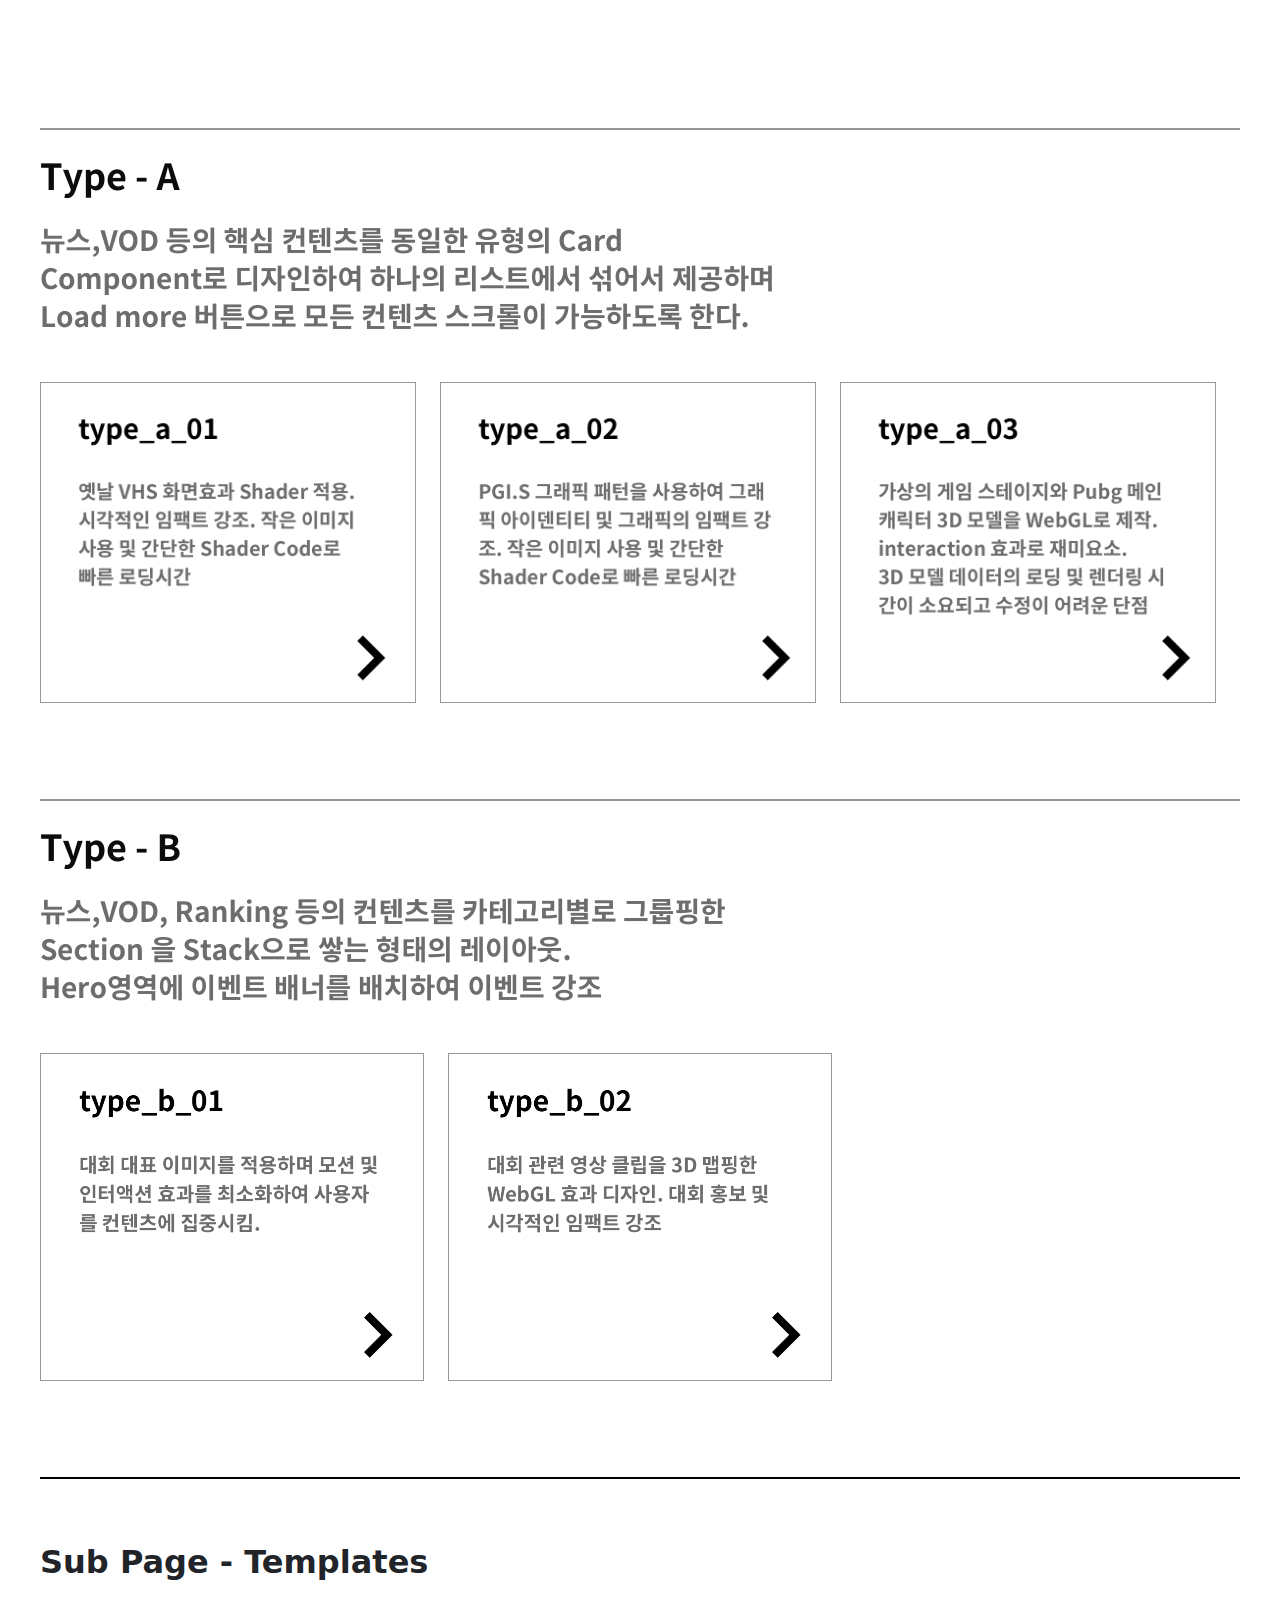
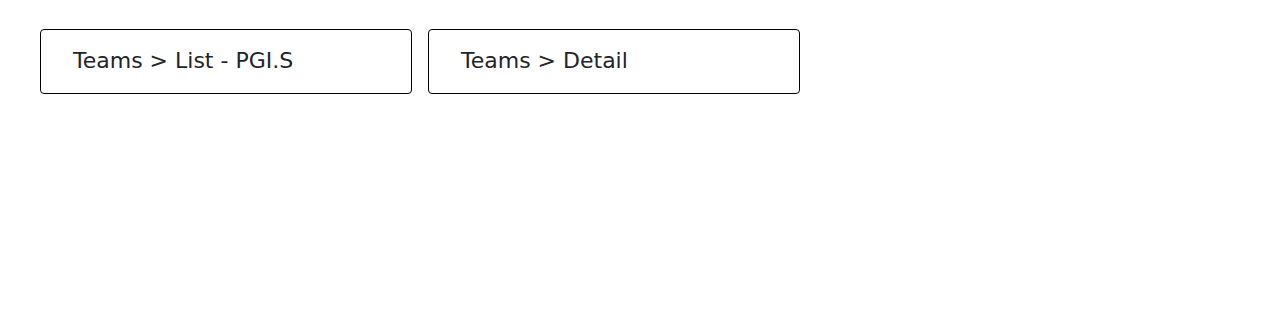
==== index.html @ 22707ef1 "commit-01" ====
<!DOCTYPE html>
<html lang="ko"><head>
<meta http-equiv="content-type" content="text/html; charset=UTF-8">
    <meta charset="utf-8">
    <meta name="viewport" content="width=device-width, initial-scale=1.0">
    <title>Pubg Esport</title>

    <link href="./scss/common.css" rel="stylesheet">
    <link href="./scss/index.css" rel="stylesheet">

</head>

<body>
    <div class="wrap-index">
        <section class="section-wrap">
            <img src="./img/index/concept_title_1.png">
            <div class="btn-wrap">
                <a href="pages/type_a_01.html" class="btn" target="_blank">
                    <img src="./img/index/btn_a_1.png">
                </a>
                <a href="pages/type_a_02.html" class="btn" target="_blank">
                    <img src="./img/index/btn_a_2.png">
                </a>
                <a href="pages/type_a_03.html" class="btn" target="_blank">
                    <img src="./img/index/btn_a_3.png">
                </a>
            </div>
        </section>

        <section class="section-wrap">
            <img src="./img/index/concept_title_2.png" style="margin-top: 3rem;">
            <div class="btn-wrap">
                <a href="pages/type_b_01.html" class="btn" target="_blank">
                    <img src="./img/index/btn_b_1.png">
                </a>
                <a href="pages/type_b_02.html" class="btn" target="_blank">
                    <img src="./img/index/btn_b_2.png">
                </a>
            </div>
        </section>

        <section class="section-wrap">
            
            <div class="sub-link">
                <h2 class="sub-link-title">
                    Sub Page - Templates
                </h2>
                <a href="./img/template/teams_01_list.png">Teams > List - PGI.S</a>
                <a href="./img/template/teams_03_detail.png">Teams > Detail</a>
            </div>
        </section>

    </div>

</body>
</html>
---- scss/common.css ----
*,
*::before,
*::after {
  -webkit-box-sizing: border-box;
          box-sizing: border-box;
}

body {
  margin: 0;
  font-family: system-ui, -apple-system, "Segoe UI", Roboto, "Helvetica Neue", Arial, "Noto Sans", sans-serif, "Apple Color Emoji", "Segoe UI Emoji", "Segoe UI Symbol", "Noto Color Emoji";
  font-size: 1rem;
  font-weight: 400;
  line-height: 1.4;
  color: #212529;
  text-align: left;
  background-color: #fff;
  -webkit-text-size-adjust: 100%;
  -webkit-tap-highlight-color: rgba(0, 0, 0, 0);
}

[tabindex="-1"]:focus:not(:focus-visible) {
  outline: 0 !important;
}

main {
  display: block;
}

hr {
  margin: 1rem 0;
  color: #dee2e6;
  background-color: #dee2e6;
  border: 0;
  opacity: 0.25;
}

pre {
  font-family: SFMono-Regular, Menlo, Monaco, Consolas, "Liberation Mono", "Courier New", monospace;
  font-size: 1rem;
}

h1, h2, h3, h4, h5, h6 {
  margin-top: 0;
  margin-bottom: 0.5rem;
  font-weight: 700;
  line-height: 1.2;
}

h1 {
  font-size: 2.5rem;
}

h2 {
  font-size: 2rem;
}

h3 {
  font-size: 1.75rem;
}

h4 {
  font-size: 1.5rem;
}

h5 {
  font-size: 1.25rem;
}

h6 {
  font-size: 1rem;
}

p {
  margin-top: 0;
  margin-bottom: 1rem;
}

abbr[title],
abbr[data-original-title] {
  text-decoration: underline;
  -webkit-text-decoration: underline dotted;
          text-decoration: underline dotted;
  cursor: help;
  text-decoration-skip-ink: none;
}

address {
  margin-bottom: 1rem;
  font-style: normal;
  line-height: inherit;
}

ol, ul {
  padding-left: 0;
}

ol, ul, dl {
  margin-top: 0;
  margin-bottom: 1rem;
}

ol ol, ul ul, ol ul, ul ol {
  margin-bottom: 0;
}

dt {
  font-weight: 400;
}

dd {
  margin-bottom: .5rem;
  margin-left: 0;
}

li {
  list-style: none;
}

blockquote {
  margin: 0 0 1rem;
}

b,
strong {
  font-weight: bolder;
}

small {
  font-size: 0.875rem;
}

mark {
  padding: 0.2em;
  background-color: #fcf8e3;
}

sub,
sup {
  position: relative;
  font-size: 0.75em;
  line-height: 0;
  vertical-align: baseline;
}

sub {
  bottom: -.25em;
}

sup {
  top: -.5em;
}

a {
  color: #212529;
  text-decoration: none;
}

a:hover {
  color: black;
}

a:not([href]):not([class]), a:not([href]):not([class]):hover {
  color: inherit;
  text-decoration: none;
}

figure {
  margin: 0 0 1rem;
}

img,
svg {
  vertical-align: middle;
}

table {
  caption-side: bottom;
  border-collapse: collapse;
}

caption {
  padding-top: 0.5rem;
  padding-bottom: 0.5rem;
  color: #6c757d;
  text-align: left;
}

th {
  text-align: inherit;
  text-align: -webkit-match-parent;
}

thead,
tbody,
tfoot,
tr,
td,
th {
  border-color: inherit;
  border-style: solid;
  border-width: 0;
}

label {
  display: inline-block;
}

button {
  border-radius: 0;
}

button:focus {
  outline: 1px dotted;
  outline: 5px auto -webkit-focus-ring-color;
}

input,
button,
select,
optgroup,
textarea {
  margin: 0;
  font-family: inherit;
  font-size: inherit;
  line-height: inherit;
}

button,
input {
  overflow: visible;
}

button,
select {
  text-transform: none;
}

[role="button"] {
  cursor: pointer;
}

select {
  word-wrap: normal;
}

[list]::-webkit-calendar-picker-indicator {
  display: none;
}

button,
[type="button"],
[type="reset"],
[type="submit"] {
  -webkit-appearance: button;
  cursor: pointer;
}

::-moz-focus-inner {
  padding: 0;
  border-style: none;
}

textarea {
  resize: vertical;
}

fieldset {
  min-width: 0;
  padding: 0;
  margin: 0;
  border: 0;
}

legend {
  float: left;
  width: 100%;
  padding: 0;
  margin-bottom: 0.5rem;
  font-size: 1.5rem;
  line-height: inherit;
  white-space: normal;
}

legend + * {
  clear: left;
}

::-webkit-datetime-edit-fields-wrapper,
::-webkit-datetime-edit-text,
::-webkit-datetime-edit-minute,
::-webkit-datetime-edit-hour-field,
::-webkit-datetime-edit-day-field,
::-webkit-datetime-edit-month-field,
::-webkit-datetime-edit-year-field {
  padding: 0;
}

::-webkit-inner-spin-button {
  height: auto;
}

[type="search"] {
  outline-offset: -2px;
  -webkit-appearance: textfield;
}

::-webkit-search-decoration {
  -webkit-appearance: none;
}

::-webkit-color-swatch-wrapper {
  padding: 0;
}

::-webkit-file-upload-button {
  font: inherit;
  -webkit-appearance: button;
}

output {
  display: inline-block;
}

iframe {
  border: 0;
}

summary {
  display: list-item;
  cursor: pointer;
}

progress {
  vertical-align: baseline;
}

[hidden] {
  display: none !important;
}

details {
  display: block;
}

template {
  display: none;
}
---- scss/index.css ----
.wrap-index {
  width: 100%;
  max-width: 1200px;
  margin: 8rem auto 10rem auto;
}

.wrap-index .section-wrap {
  width: 100%;
}

.wrap-index .section-wrap img {
  max-width: 100%;
}

.wrap-index .section-wrap .btn-wrap {
  width: 100%;
  display: -webkit-box;
  display: -ms-flexbox;
  display: flex;
  margin: 3rem 0;
}

.wrap-index .section-wrap .btn-wrap .btn {
  width: 384px;
  margin-right: 24px;
}

.wrap-index .section-wrap .sub-link {
  position: relative;
  width: 100%;
  max-width: 1200px;
  margin: 0 auto;
  border-top: 2px solid #000;
  padding: 4rem 0 4rem;
  margin-top: 6rem;
  display: -webkit-box;
  display: -ms-flexbox;
  display: flex;
  -ms-flex-wrap: wrap;
      flex-wrap: wrap;
}

.wrap-index .section-wrap .sub-link h2 {
  width: 100%;
  margin-bottom: 2rem;
}

.wrap-index .section-wrap .sub-link a {
  width: 31%;
  margin: 1rem 0;
  border: 1px solid #000;
  padding: 1rem 2rem 1rem 2rem;
  font-size: 22px;
  border-radius: 0.25rem;
  margin-right: 1rem;
}
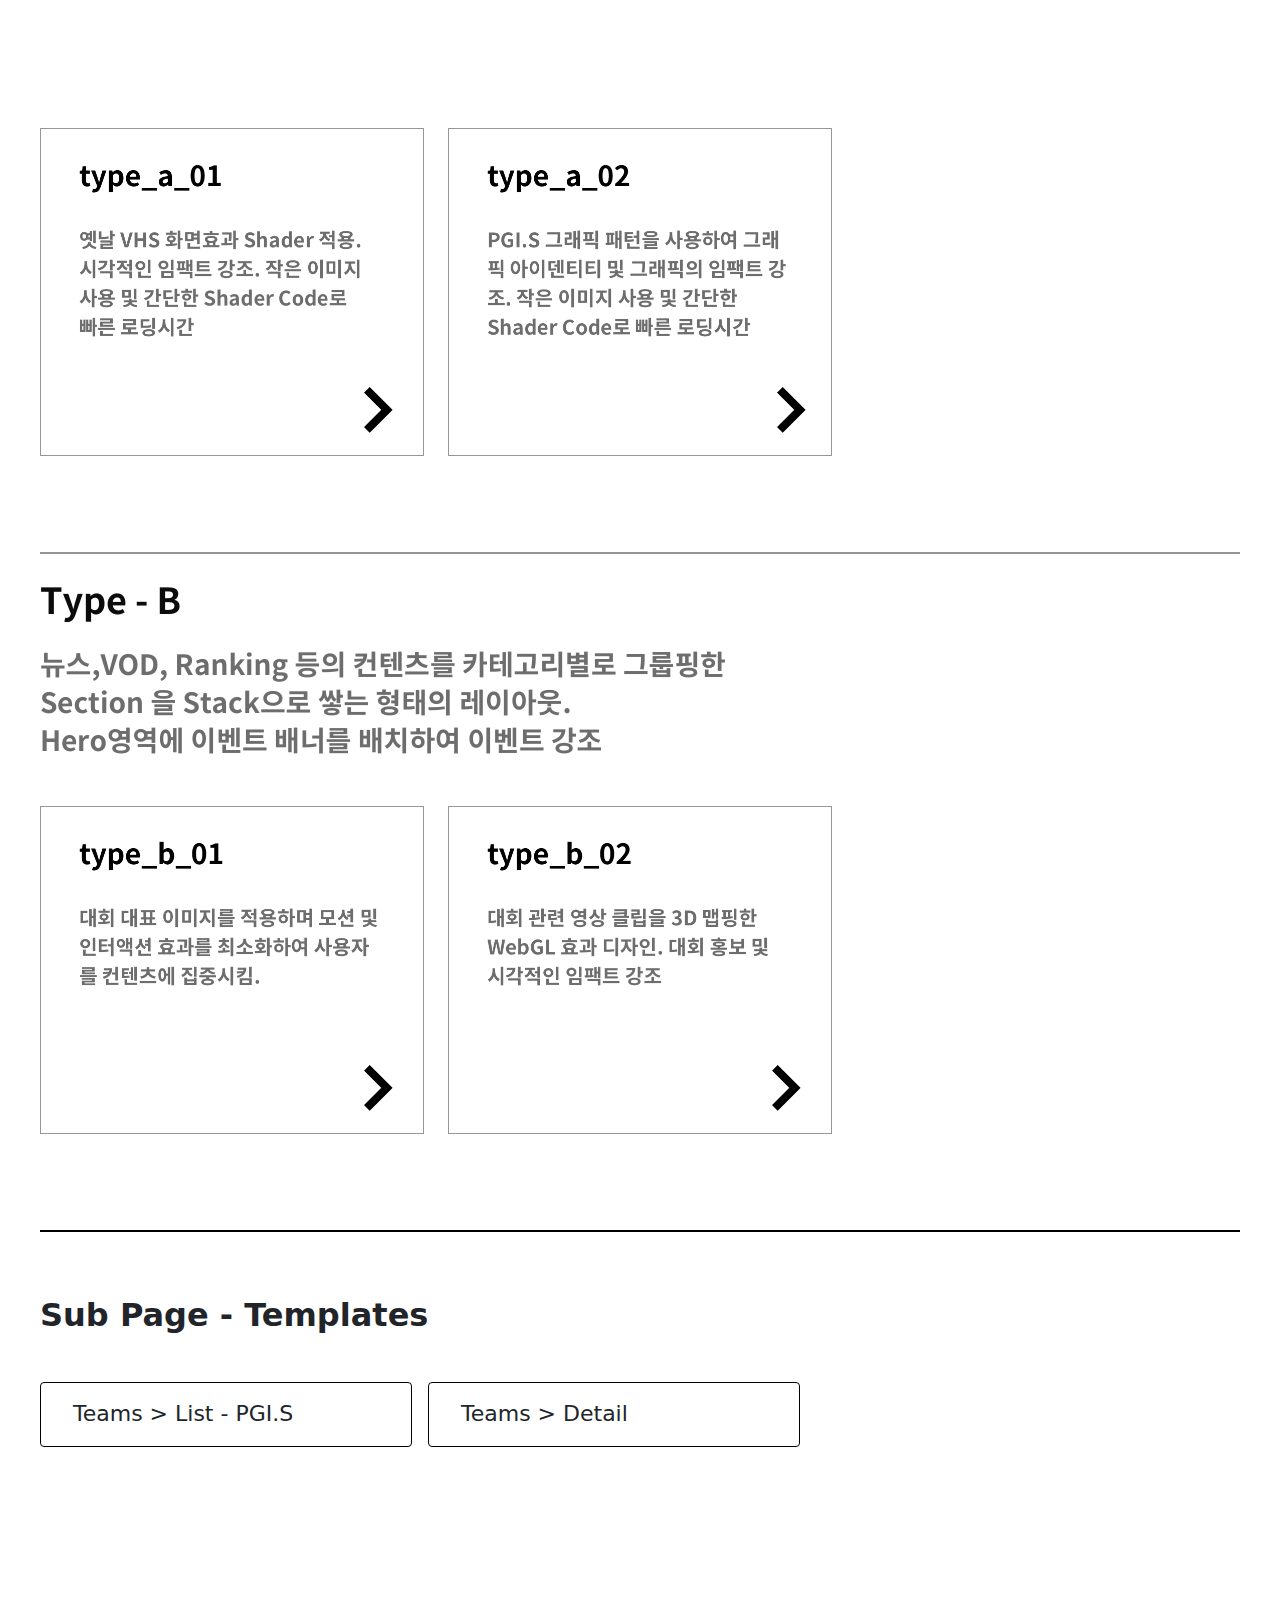
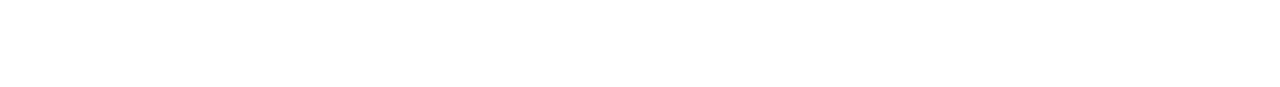
==== commit 9a0a6e47: "commit-2" ====
--- a/index.html
+++ b/index.html
@@ -3,7 +3,7 @@
 <meta http-equiv="content-type" content="text/html; charset=UTF-8">
     <meta charset="utf-8">
     <meta name="viewport" content="width=device-width, initial-scale=1.0">
-    <title>Pubg Esport</title>
+    <title>Diablo Immortal</title>
 
     <link href="./scss/common.css" rel="stylesheet">
     <link href="./scss/index.css" rel="stylesheet">
@@ -13,7 +13,7 @@
 <body>
     <div class="wrap-index">
         <section class="section-wrap">
-            <img src="./img/index/concept_title_1.png">
+            
             <div class="btn-wrap">
                 <a href="pages/type_a_01.html" class="btn" target="_blank">
                     <img src="./img/index/btn_a_1.png">
@@ -21,9 +21,7 @@
                 <a href="pages/type_a_02.html" class="btn" target="_blank">
                     <img src="./img/index/btn_a_2.png">
                 </a>
-                <a href="pages/type_a_03.html" class="btn" target="_blank">
-                    <img src="./img/index/btn_a_3.png">
-                </a>
+                
             </div>
         </section>
 
--- a/scss/common.css
+++ b/scss/common.css
@@ -345,3 +345,11 @@
 template {
   display: none;
 }
+
+@font-face {
+  font-family: 'kodia';
+  font-style: normal;
+  font-weight: 400;
+  src: url(../fonts/kodia.ttf);
+  src: url(../fonts/kodia.woff);
+}
